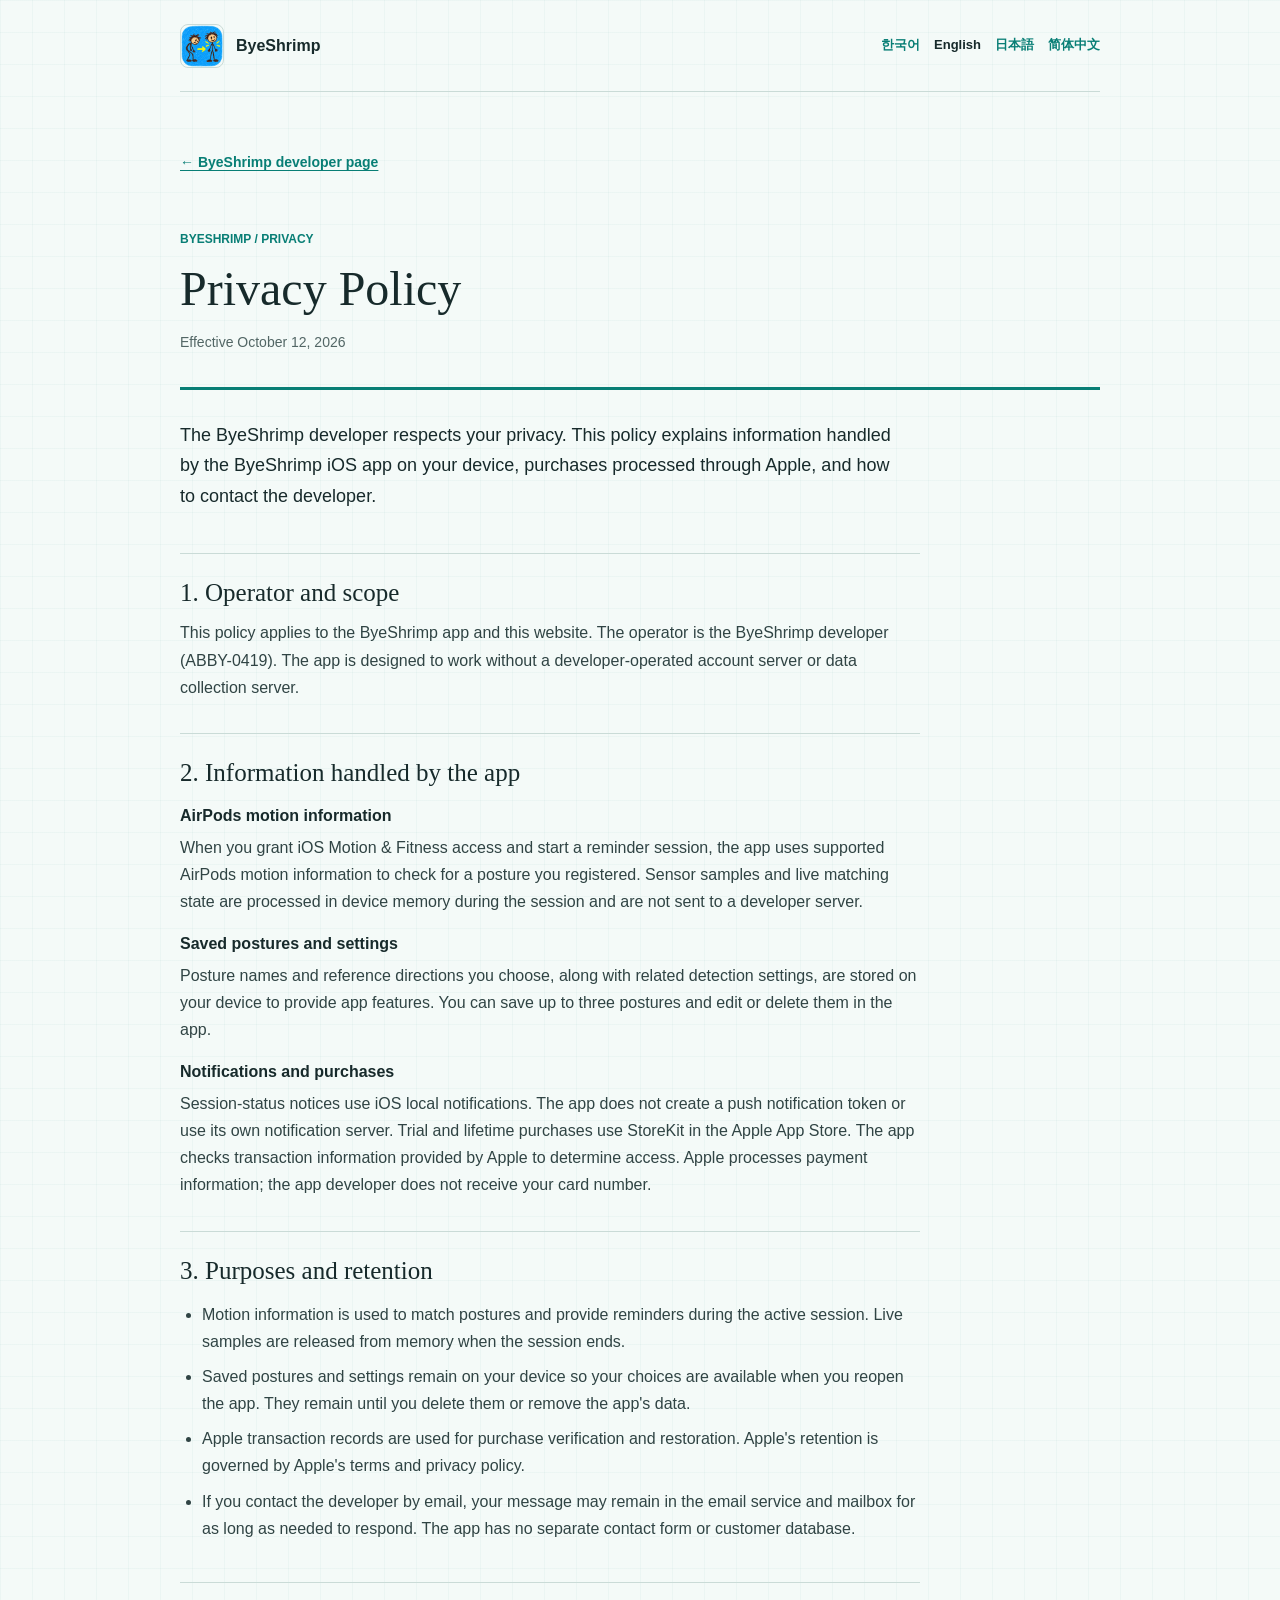
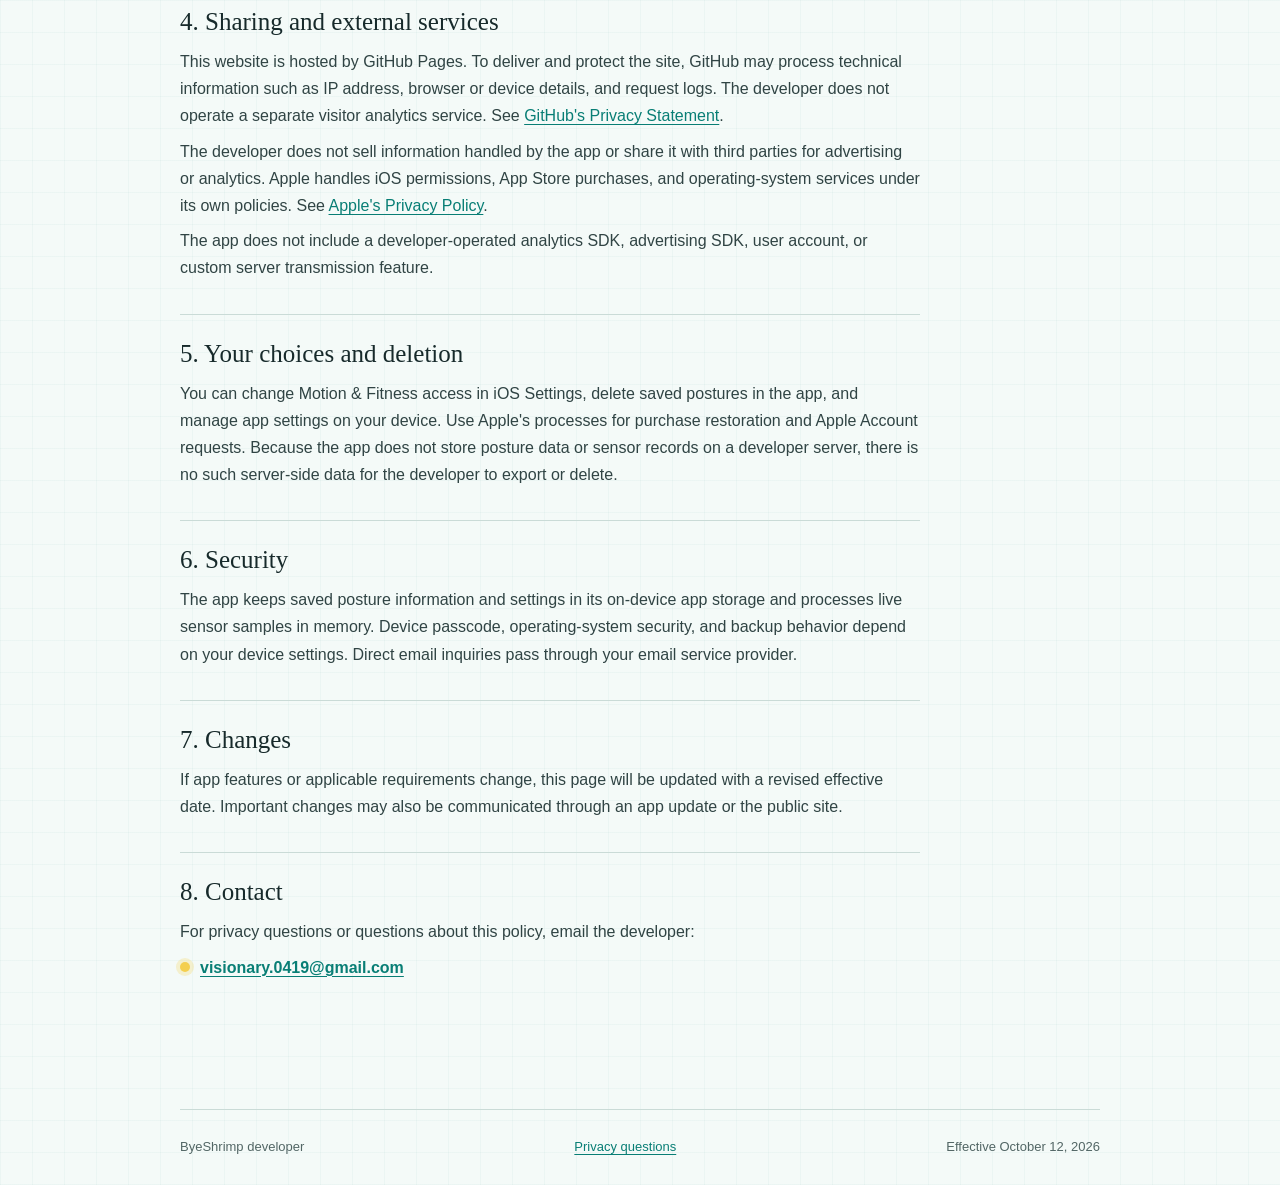
==== privacy/en.html @ 3d4cd395 "Create public developer and privacy site" ====
<!doctype html>
<html lang="en">
  <head>
    <meta charset="utf-8">
    <meta name="viewport" content="width=device-width, initial-scale=1">
    <meta name="description" content="ByeShrimp privacy policy">
    <title>Privacy Policy | ByeShrimp</title>
    <link rel="icon" href="../assets/favicon.png" type="image/png">
    <link rel="stylesheet" href="../styles.css">
  </head>
  <body>
    <header class="site-header">
      <a class="brand" href="../index.html"><img src="../assets/byeshrimp-logo.png" alt="ByeShrimp app icon"><span>ByeShrimp</span></a>
      <nav class="language-list language-switch" aria-label="Choose language">
        <a href="ko.html" lang="ko">한국어</a><a href="en.html" aria-current="page">English</a><a href="ja.html" lang="ja">日本語</a><a href="zh-hans.html" lang="zh-Hans">简体中文</a>
      </nav>
    </header>
    <main class="policy-main">
      <a class="back-link" href="../index.html">← ByeShrimp developer page</a>
      <div class="policy-heading"><p class="eyebrow">BYESHRIMP / PRIVACY</p><h1>Privacy Policy</h1><p class="updated">Effective October 12, 2026</p></div>
      <p class="policy-intro">The ByeShrimp developer respects your privacy. This policy explains information handled by the ByeShrimp iOS app on your device, purchases processed through Apple, and how to contact the developer.</p>
      <div class="policy-content">
        <section><h2>1. Operator and scope</h2><p>This policy applies to the ByeShrimp app and this website. The operator is the ByeShrimp developer (ABBY-0419). The app is designed to work without a developer-operated account server or data collection server.</p></section>
        <section><h2>2. Information handled by the app</h2><h3>AirPods motion information</h3><p>When you grant iOS Motion &amp; Fitness access and start a reminder session, the app uses supported AirPods motion information to check for a posture you registered. Sensor samples and live matching state are processed in device memory during the session and are not sent to a developer server.</p><h3>Saved postures and settings</h3><p>Posture names and reference directions you choose, along with related detection settings, are stored on your device to provide app features. You can save up to three postures and edit or delete them in the app.</p><h3>Notifications and purchases</h3><p>Session-status notices use iOS local notifications. The app does not create a push notification token or use its own notification server. Trial and lifetime purchases use StoreKit in the Apple App Store. The app checks transaction information provided by Apple to determine access. Apple processes payment information; the app developer does not receive your card number.</p></section>
        <section><h2>3. Purposes and retention</h2><ul><li>Motion information is used to match postures and provide reminders during the active session. Live samples are released from memory when the session ends.</li><li>Saved postures and settings remain on your device so your choices are available when you reopen the app. They remain until you delete them or remove the app's data.</li><li>Apple transaction records are used for purchase verification and restoration. Apple's retention is governed by Apple's terms and privacy policy.</li><li>If you contact the developer by email, your message may remain in the email service and mailbox for as long as needed to respond. The app has no separate contact form or customer database.</li></ul></section>
        <section><h2>4. Sharing and external services</h2><p>This website is hosted by GitHub Pages. To deliver and protect the site, GitHub may process technical information such as IP address, browser or device details, and request logs. The developer does not operate a separate visitor analytics service. See <a href="https://docs.github.com/en/site-policy/privacy-policies/github-privacy-statement">GitHub's Privacy Statement</a>.</p><p>The developer does not sell information handled by the app or share it with third parties for advertising or analytics. Apple handles iOS permissions, App Store purchases, and operating-system services under its own policies. See <a href="https://www.apple.com/legal/privacy/">Apple's Privacy Policy</a>.</p><p>The app does not include a developer-operated analytics SDK, advertising SDK, user account, or custom server transmission feature.</p></section>
        <section><h2>5. Your choices and deletion</h2><p>You can change Motion &amp; Fitness access in iOS Settings, delete saved postures in the app, and manage app settings on your device. Use Apple's processes for purchase restoration and Apple Account requests. Because the app does not store posture data or sensor records on a developer server, there is no such server-side data for the developer to export or delete.</p></section>
        <section><h2>6. Security</h2><p>The app keeps saved posture information and settings in its on-device app storage and processes live sensor samples in memory. Device passcode, operating-system security, and backup behavior depend on your device settings. Direct email inquiries pass through your email service provider.</p></section>
        <section><h2>7. Changes</h2><p>If app features or applicable requirements change, this page will be updated with a revised effective date. Important changes may also be communicated through an app update or the public site.</p></section>
        <section><h2>8. Contact</h2><p>For privacy questions or questions about this policy, email the developer:</p><a class="contact-line" href="mailto:visionary.0419@gmail.com"><span class="contact-dot" aria-hidden="true"></span>visionary.0419@gmail.com</a></section>
      </div>
    </main>
    <footer class="site-footer"><span>ByeShrimp developer</span><a href="mailto:visionary.0419@gmail.com">Privacy questions</a><span>Effective October 12, 2026</span></footer>
  </body>
</html>
---- styles.css ----
:root {
  color-scheme: light;
  --paper: #f4faf8;
  --ink: #172a2b;
  --muted: #526665;
  --line: #cadbd7;
  --teal: #087e75;
  --blue: #168ec0;
  --coral: #da6549;
  --yellow: #f4cf4e;
  --content: 920px;
}

* { box-sizing: border-box; }

html { background: var(--paper); }

body {
  min-width: 320px;
  min-height: 100vh;
  margin: 0;
  color: var(--ink);
  background-color: var(--paper);
  background-image: linear-gradient(rgba(8, 126, 117, .035) 1px, transparent 1px), linear-gradient(90deg, rgba(8, 126, 117, .035) 1px, transparent 1px);
  background-size: 32px 32px;
  font-family: "Trebuchet MS", "Noto Sans", sans-serif;
  font-size: 16px;
  line-height: 1.7;
}

a { color: var(--teal); text-underline-offset: 3px; }
a:hover { color: #075b55; }
a:focus-visible { outline: 3px solid var(--coral); outline-offset: 4px; }

.site-header,
.site-footer {
  display: flex;
  align-items: center;
  justify-content: space-between;
  gap: 20px;
  width: min(var(--content), calc(100% - 48px));
  margin-inline: auto;
}

.site-header { min-height: 92px; border-bottom: 1px solid var(--line); }
.brand { display: inline-flex; align-items: center; gap: 12px; color: var(--ink); font-weight: 700; text-decoration: none; }
.brand img { width: 44px; height: 44px; border: 1px solid var(--line); border-radius: 8px; object-fit: cover; }
.header-note, .site-footer { color: var(--muted); font-size: 13px; }

.home-main,
.policy-main { width: min(var(--content), calc(100% - 48px)); margin-inline: auto; }
.home-main { padding-block: 92px 100px; }
.eyebrow { margin: 0 0 18px; color: var(--teal); font-size: 12px; font-weight: 700; }
h1, h2, h3 { font-family: Georgia, "Noto Serif", serif; font-weight: 500; line-height: 1.16; }
h1 { max-width: 760px; margin: 0; font-size: 56px; }
.lead { max-width: 640px; margin: 24px 0 68px; color: var(--muted); font-size: 19px; }

.policy-index { display: grid; grid-template-columns: 1fr 280px; gap: 48px; padding-block: 30px; border-top: 3px solid var(--teal); border-bottom: 1px solid var(--line); }
.policy-index h2 { margin: 0 0 12px; font-size: 30px; }
.policy-index p:not(.eyebrow) { max-width: 520px; margin: 0; color: var(--muted); }
.language-list { display: grid; align-content: start; }
.language-list a { display: flex; justify-content: space-between; gap: 14px; padding: 9px 2px; border-bottom: 1px solid var(--line); font-weight: 700; text-decoration: none; }
.language-list a span:last-child { color: var(--coral); }
.site-footer { min-height: 76px; border-top: 1px solid var(--line); }

.policy-main { padding-block: 56px 104px; }
.back-link { display: inline-block; margin-bottom: 54px; font-size: 14px; font-weight: 700; }
.policy-heading { padding-bottom: 32px; border-bottom: 3px solid var(--teal); }
.policy-heading .eyebrow { margin-bottom: 12px; }
.policy-heading h1 { font-size: 48px; }
.updated { margin: 14px 0 0; color: var(--muted); font-size: 14px; }
.policy-intro { max-width: 720px; margin: 30px 0 42px; font-size: 18px; }
.policy-content { max-width: 740px; }
.policy-content section { padding-block: 24px; border-top: 1px solid var(--line); }
.policy-content h2 { margin: 0 0 12px; font-size: 25px; }
.policy-content h3 { margin: 20px 0 6px; font-family: "Trebuchet MS", "Noto Sans", sans-serif; font-size: 16px; font-weight: 700; }
.policy-content p { margin: 8px 0; color: #304444; }
.policy-content ul { padding-left: 22px; color: #304444; }
.policy-content li + li { margin-top: 8px; }
.contact-line { display: inline-flex; align-items: center; gap: 10px; font-weight: 700; }
.contact-dot { width: 10px; height: 10px; border-radius: 50%; background: var(--yellow); box-shadow: 0 0 0 4px rgba(244, 207, 78, .25); }
.language-switch { display: flex; flex-wrap: wrap; justify-content: flex-end; gap: 4px 14px; }
.language-switch a { padding: 2px 0; border: 0; font-size: 13px; }
.language-switch a[aria-current="page"] { color: var(--ink); }

@media (max-width: 640px) {
  .site-header, .site-footer, .home-main, .policy-main { width: calc(100% - 36px); }
  .site-header { min-height: 76px; flex-wrap: wrap; padding-block: 12px; }
  .language-switch { width: 100%; justify-content: flex-start; gap: 4px 12px; }
  .header-note { max-width: 130px; text-align: right; }
  .home-main { padding-block: 66px 72px; }
  h1 { font-size: 42px; }
  .lead { margin-bottom: 48px; font-size: 17px; }
  .policy-index { grid-template-columns: 1fr; gap: 22px; }
  .site-footer { align-items: flex-start; flex-direction: column; justify-content: center; gap: 4px; padding-block: 16px; }
  .policy-main { padding-top: 34px; }
  .back-link { margin-bottom: 40px; }
  .policy-heading h1 { font-size: 38px; }
}
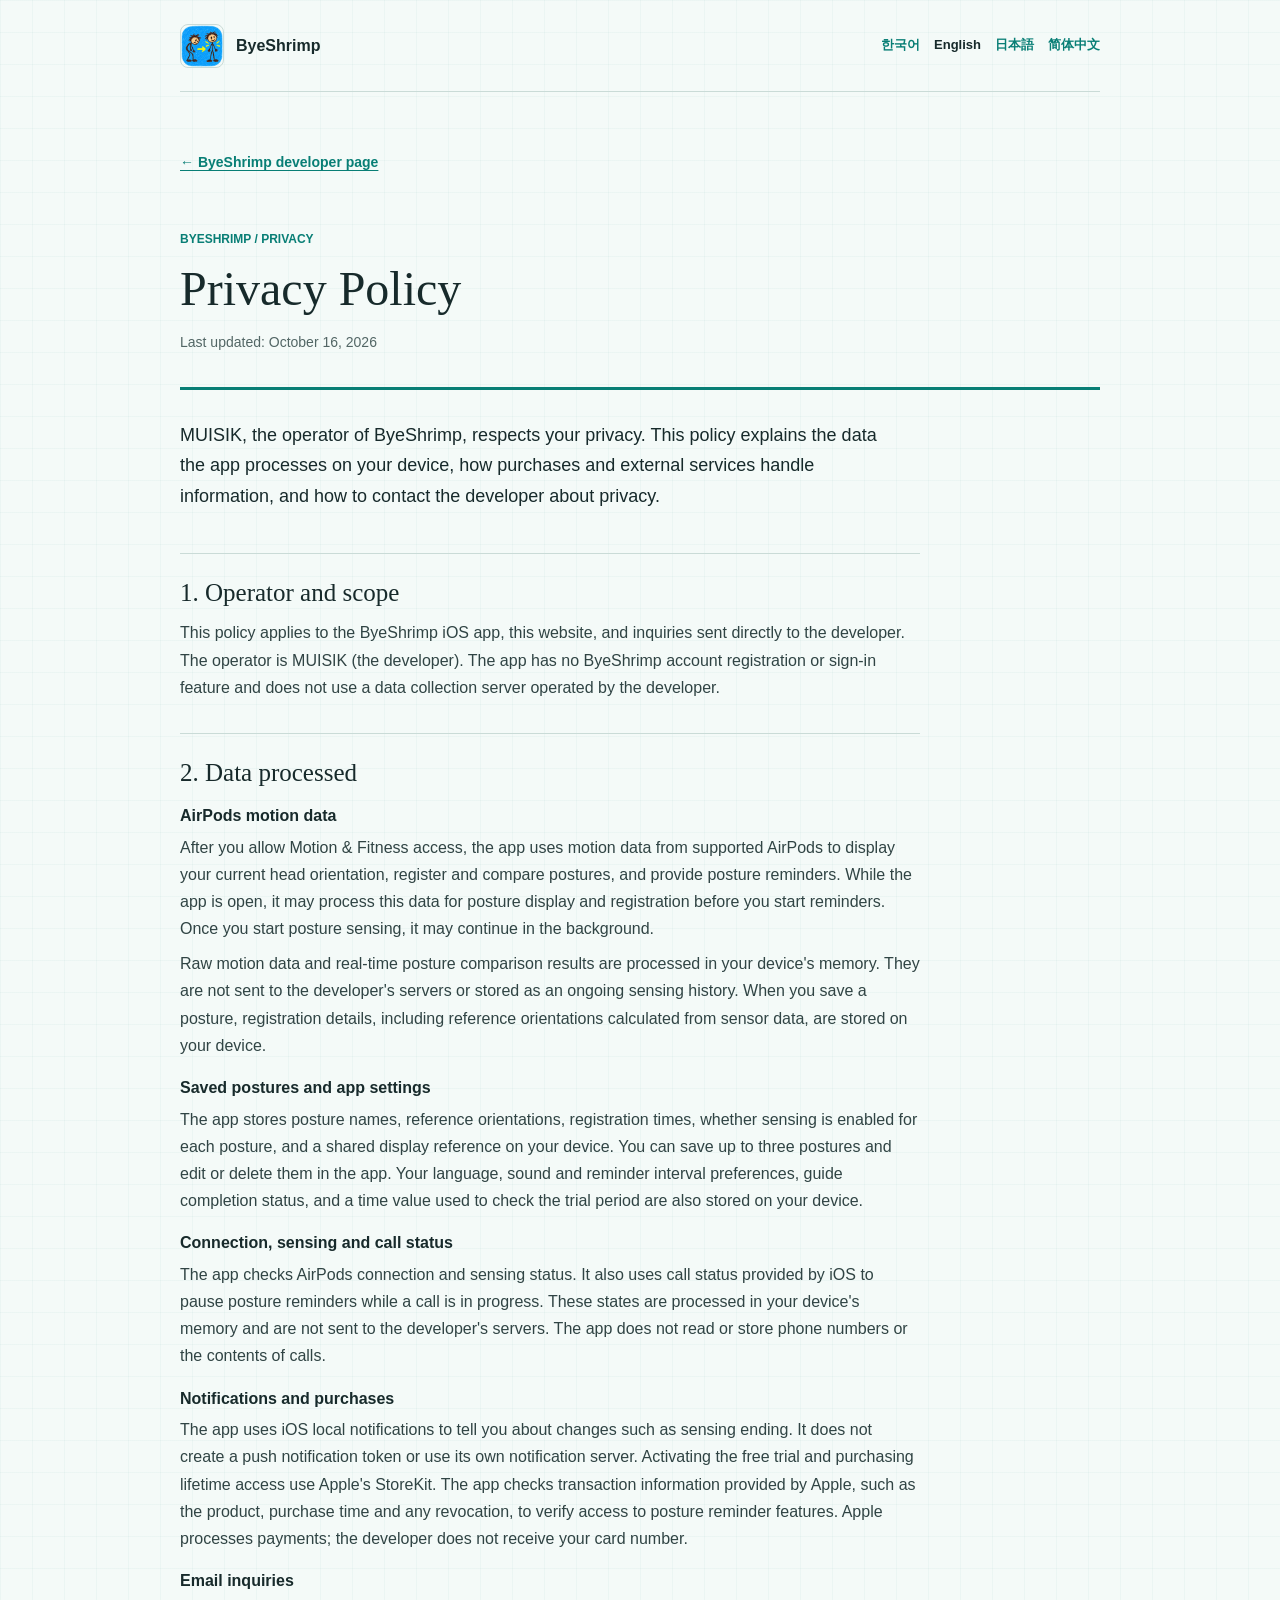
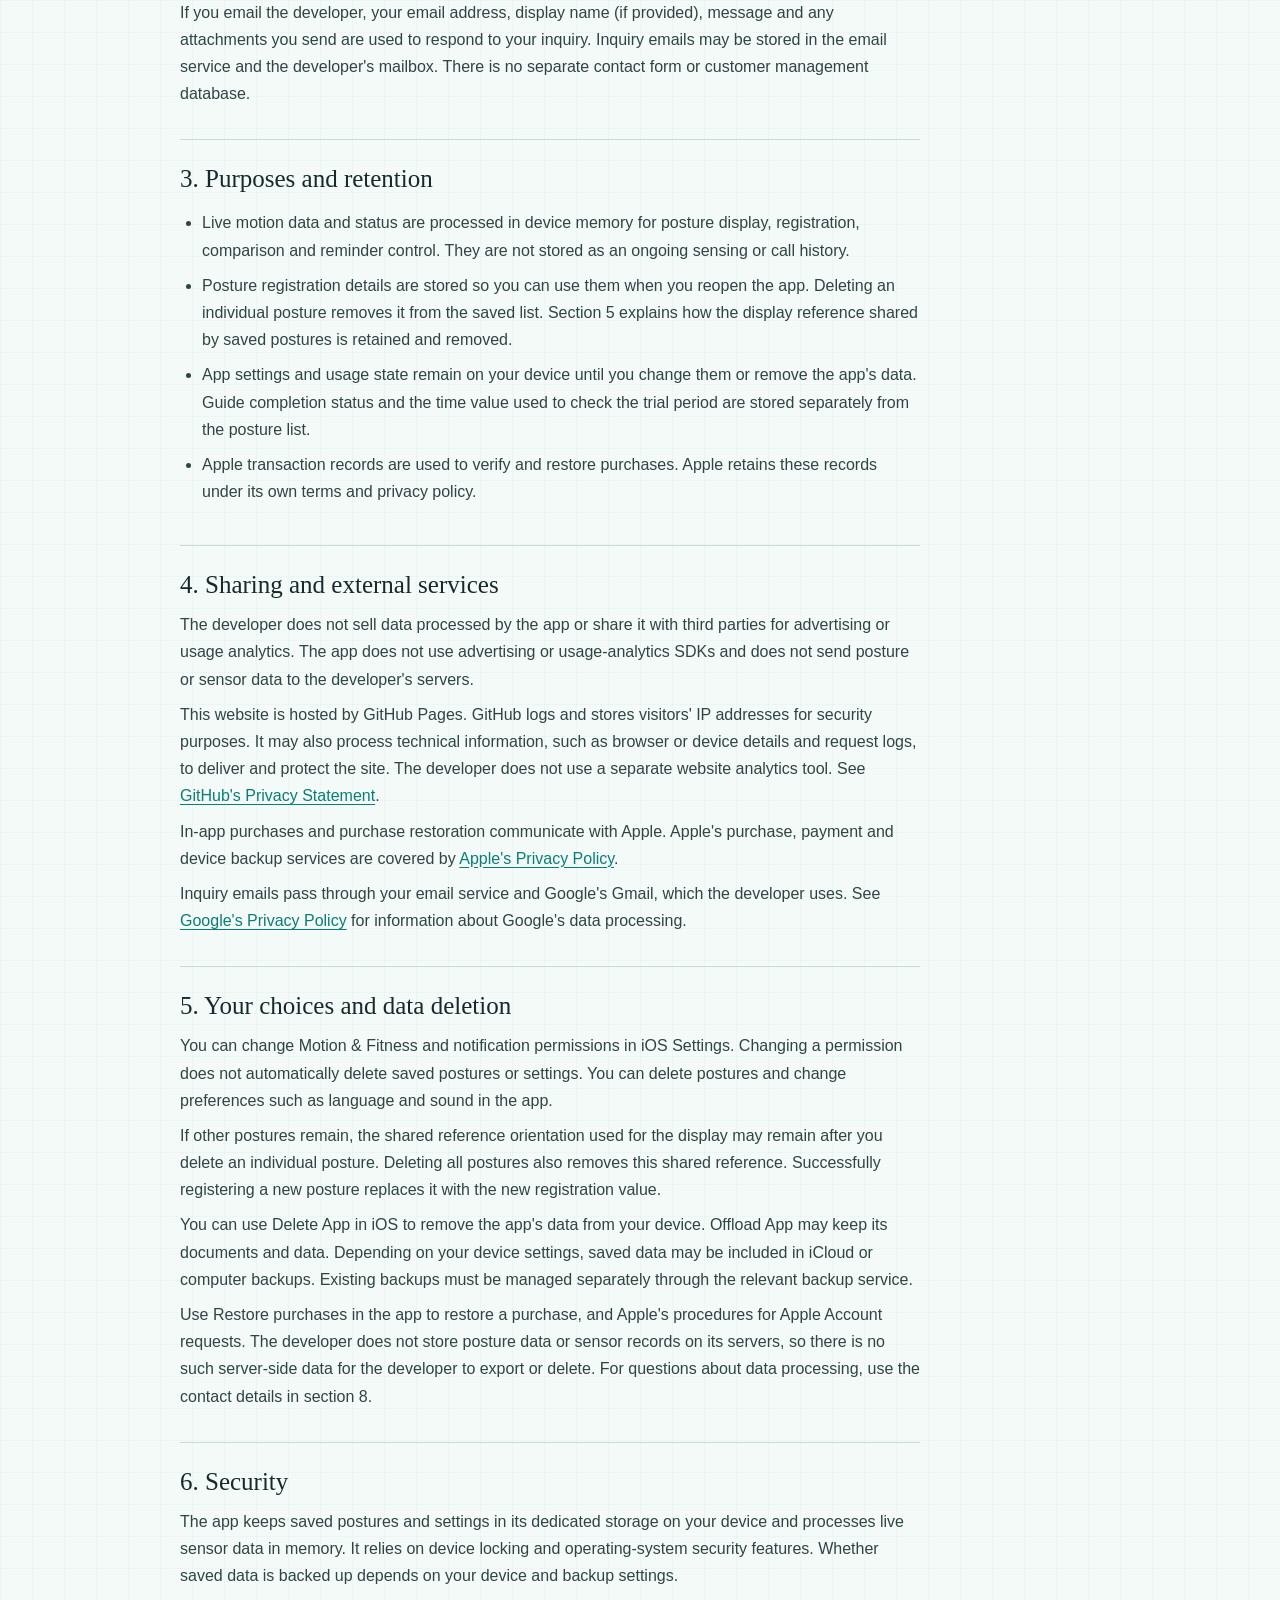
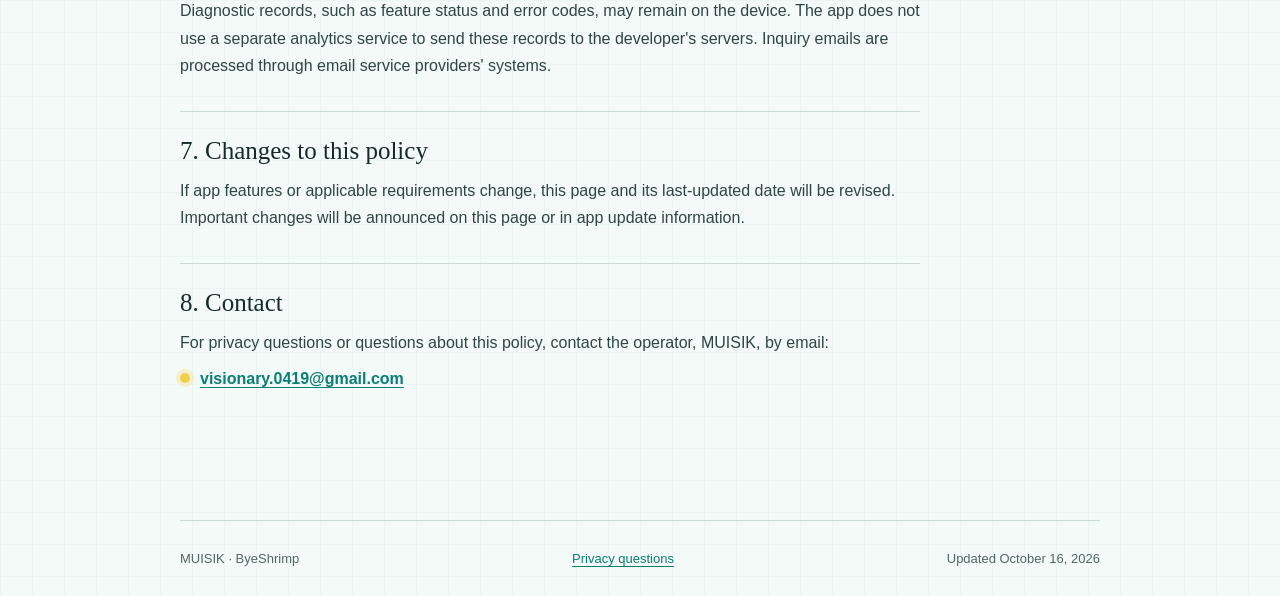
==== commit 1e1e3fa4: "Update privacy policy in Japanese, Korean, and Simplified Chinese: revise content for clarity, updat" ====
--- a/privacy/en.html
+++ b/privacy/en.html
@@ -17,19 +17,66 @@
     </header>
     <main class="policy-main">
       <a class="back-link" href="../index.html">← ByeShrimp developer page</a>
-      <div class="policy-heading"><p class="eyebrow">BYESHRIMP / PRIVACY</p><h1>Privacy Policy</h1><p class="updated">Effective October 12, 2026</p></div>
-      <p class="policy-intro">The ByeShrimp developer respects your privacy. This policy explains information handled by the ByeShrimp iOS app on your device, purchases processed through Apple, and how to contact the developer.</p>
+      <div class="policy-heading"><p class="eyebrow">BYESHRIMP / PRIVACY</p><h1>Privacy Policy</h1><p class="updated">Last updated: October 16, 2026</p></div>
+      <p class="policy-intro">MUISIK, the operator of ByeShrimp, respects your privacy. This policy explains the data the app processes on your device, how purchases and external services handle information, and how to contact the developer about privacy.</p>
       <div class="policy-content">
-        <section><h2>1. Operator and scope</h2><p>This policy applies to the ByeShrimp app and this website. The operator is the ByeShrimp developer (ABBY-0419). The app is designed to work without a developer-operated account server or data collection server.</p></section>
-        <section><h2>2. Information handled by the app</h2><h3>AirPods motion information</h3><p>When you grant iOS Motion &amp; Fitness access and start a reminder session, the app uses supported AirPods motion information to check for a posture you registered. Sensor samples and live matching state are processed in device memory during the session and are not sent to a developer server.</p><h3>Saved postures and settings</h3><p>Posture names and reference directions you choose, along with related detection settings, are stored on your device to provide app features. You can save up to three postures and edit or delete them in the app.</p><h3>Notifications and purchases</h3><p>Session-status notices use iOS local notifications. The app does not create a push notification token or use its own notification server. Trial and lifetime purchases use StoreKit in the Apple App Store. The app checks transaction information provided by Apple to determine access. Apple processes payment information; the app developer does not receive your card number.</p></section>
-        <section><h2>3. Purposes and retention</h2><ul><li>Motion information is used to match postures and provide reminders during the active session. Live samples are released from memory when the session ends.</li><li>Saved postures and settings remain on your device so your choices are available when you reopen the app. They remain until you delete them or remove the app's data.</li><li>Apple transaction records are used for purchase verification and restoration. Apple's retention is governed by Apple's terms and privacy policy.</li><li>If you contact the developer by email, your message may remain in the email service and mailbox for as long as needed to respond. The app has no separate contact form or customer database.</li></ul></section>
-        <section><h2>4. Sharing and external services</h2><p>This website is hosted by GitHub Pages. To deliver and protect the site, GitHub may process technical information such as IP address, browser or device details, and request logs. The developer does not operate a separate visitor analytics service. See <a href="https://docs.github.com/en/site-policy/privacy-policies/github-privacy-statement">GitHub's Privacy Statement</a>.</p><p>The developer does not sell information handled by the app or share it with third parties for advertising or analytics. Apple handles iOS permissions, App Store purchases, and operating-system services under its own policies. See <a href="https://www.apple.com/legal/privacy/">Apple's Privacy Policy</a>.</p><p>The app does not include a developer-operated analytics SDK, advertising SDK, user account, or custom server transmission feature.</p></section>
-        <section><h2>5. Your choices and deletion</h2><p>You can change Motion &amp; Fitness access in iOS Settings, delete saved postures in the app, and manage app settings on your device. Use Apple's processes for purchase restoration and Apple Account requests. Because the app does not store posture data or sensor records on a developer server, there is no such server-side data for the developer to export or delete.</p></section>
-        <section><h2>6. Security</h2><p>The app keeps saved posture information and settings in its on-device app storage and processes live sensor samples in memory. Device passcode, operating-system security, and backup behavior depend on your device settings. Direct email inquiries pass through your email service provider.</p></section>
-        <section><h2>7. Changes</h2><p>If app features or applicable requirements change, this page will be updated with a revised effective date. Important changes may also be communicated through an app update or the public site.</p></section>
-        <section><h2>8. Contact</h2><p>For privacy questions or questions about this policy, email the developer:</p><a class="contact-line" href="mailto:visionary.0419@gmail.com"><span class="contact-dot" aria-hidden="true"></span>visionary.0419@gmail.com</a></section>
+        <section>
+          <h2>1. Operator and scope</h2>
+          <p>This policy applies to the ByeShrimp iOS app, this website, and inquiries sent directly to the developer. The operator is MUISIK (the developer). The app has no ByeShrimp account registration or sign-in feature and does not use a data collection server operated by the developer.</p>
+        </section>
+        <section>
+          <h2>2. Data processed</h2>
+          <h3>AirPods motion data</h3>
+          <p>After you allow Motion &amp; Fitness access, the app uses motion data from supported AirPods to display your current head orientation, register and compare postures, and provide posture reminders. While the app is open, it may process this data for posture display and registration before you start reminders. Once you start posture sensing, it may continue in the background.</p>
+          <p>Raw motion data and real-time posture comparison results are processed in your device's memory. They are not sent to the developer's servers or stored as an ongoing sensing history. When you save a posture, registration details, including reference orientations calculated from sensor data, are stored on your device.</p>
+          <h3>Saved postures and app settings</h3>
+          <p>The app stores posture names, reference orientations, registration times, whether sensing is enabled for each posture, and a shared display reference on your device. You can save up to three postures and edit or delete them in the app. Your language, sound and reminder interval preferences, guide completion status, and a time value used to check the trial period are also stored on your device.</p>
+          <h3>Connection, sensing and call status</h3>
+          <p>The app checks AirPods connection and sensing status. It also uses call status provided by iOS to pause posture reminders while a call is in progress. These states are processed in your device's memory and are not sent to the developer's servers. The app does not read or store phone numbers or the contents of calls.</p>
+          <h3>Notifications and purchases</h3>
+          <p>The app uses iOS local notifications to tell you about changes such as sensing ending. It does not create a push notification token or use its own notification server. Activating the free trial and purchasing lifetime access use Apple's StoreKit. The app checks transaction information provided by Apple, such as the product, purchase time and any revocation, to verify access to posture reminder features. Apple processes payments; the developer does not receive your card number.</p>
+          <h3>Email inquiries</h3>
+          <p>If you email the developer, your email address, display name (if provided), message and any attachments you send are used to respond to your inquiry. Inquiry emails may be stored in the email service and the developer's mailbox. There is no separate contact form or customer management database.</p>
+        </section>
+        <section>
+          <h2>3. Purposes and retention</h2>
+          <ul>
+            <li>Live motion data and status are processed in device memory for posture display, registration, comparison and reminder control. They are not stored as an ongoing sensing or call history.</li>
+            <li>Posture registration details are stored so you can use them when you reopen the app. Deleting an individual posture removes it from the saved list. Section 5 explains how the display reference shared by saved postures is retained and removed.</li>
+            <li>App settings and usage state remain on your device until you change them or remove the app's data. Guide completion status and the time value used to check the trial period are stored separately from the posture list.</li>
+            <li>Apple transaction records are used to verify and restore purchases. Apple retains these records under its own terms and privacy policy.</li>
+          </ul>
+        </section>
+        <section>
+          <h2>4. Sharing and external services</h2>
+          <p>The developer does not sell data processed by the app or share it with third parties for advertising or usage analytics. The app does not use advertising or usage-analytics SDKs and does not send posture or sensor data to the developer's servers.</p>
+          <p>This website is hosted by GitHub Pages. GitHub logs and stores visitors' IP addresses for security purposes. It may also process technical information, such as browser or device details and request logs, to deliver and protect the site. The developer does not use a separate website analytics tool. See <a href="https://docs.github.com/en/site-policy/privacy-policies/github-general-privacy-statement">GitHub's Privacy Statement</a>.</p>
+          <p>In-app purchases and purchase restoration communicate with Apple. Apple's purchase, payment and device backup services are covered by <a href="https://www.apple.com/legal/privacy/">Apple's Privacy Policy</a>.</p>
+          <p>Inquiry emails pass through your email service and Google's Gmail, which the developer uses. See <a href="https://policies.google.com/privacy?hl=en">Google's Privacy Policy</a> for information about Google's data processing.</p>
+        </section>
+        <section>
+          <h2>5. Your choices and data deletion</h2>
+          <p>You can change Motion &amp; Fitness and notification permissions in iOS Settings. Changing a permission does not automatically delete saved postures or settings. You can delete postures and change preferences such as language and sound in the app.</p>
+          <p>If other postures remain, the shared reference orientation used for the display may remain after you delete an individual posture. Deleting all postures also removes this shared reference. Successfully registering a new posture replaces it with the new registration value.</p>
+          <p>You can use Delete App in iOS to remove the app's data from your device. Offload App may keep its documents and data. Depending on your device settings, saved data may be included in iCloud or computer backups. Existing backups must be managed separately through the relevant backup service.</p>
+          <p>Use Restore purchases in the app to restore a purchase, and Apple's procedures for Apple Account requests. The developer does not store posture data or sensor records on its servers, so there is no such server-side data for the developer to export or delete. For questions about data processing, use the contact details in section 8.</p>
+        </section>
+        <section>
+          <h2>6. Security</h2>
+          <p>The app keeps saved postures and settings in its dedicated storage on your device and processes live sensor data in memory. It relies on device locking and operating-system security features. Whether saved data is backed up depends on your device and backup settings.</p>
+          <p>Diagnostic records, such as feature status and error codes, may remain on the device. The app does not use a separate analytics service to send these records to the developer's servers. Inquiry emails are processed through email service providers' systems.</p>
+        </section>
+        <section>
+          <h2>7. Changes to this policy</h2>
+          <p>If app features or applicable requirements change, this page and its last-updated date will be revised. Important changes will be announced on this page or in app update information.</p>
+        </section>
+        <section>
+          <h2>8. Contact</h2>
+          <p>For privacy questions or questions about this policy, contact the operator, MUISIK, by email:</p>
+          <a class="contact-line" href="mailto:visionary.0419@gmail.com"><span class="contact-dot" aria-hidden="true"></span>visionary.0419@gmail.com</a>
+        </section>
       </div>
     </main>
-    <footer class="site-footer"><span>ByeShrimp developer</span><a href="mailto:visionary.0419@gmail.com">Privacy questions</a><span>Effective October 12, 2026</span></footer>
+    <footer class="site-footer"><span>MUISIK · ByeShrimp</span><a href="mailto:visionary.0419@gmail.com">Privacy questions</a><span>Updated October 16, 2026</span></footer>
   </body>
-</html>+</html>
